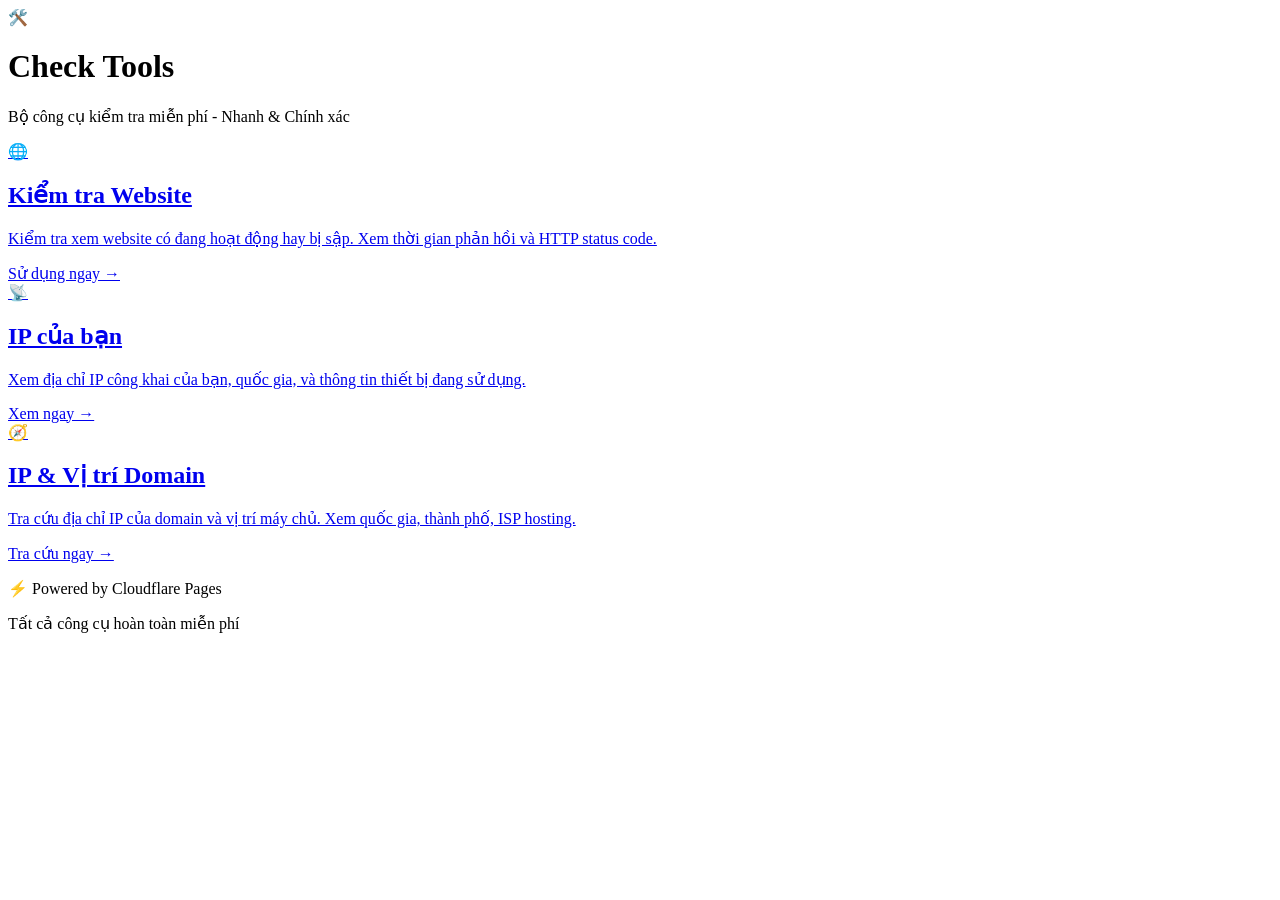
==== index.html @ abf93e9b "Add files via upload" ====
<!DOCTYPE html>
<html lang="vi">
<head>
  <meta charset="UTF-8">
  <meta name="viewport" content="width=device-width, initial-scale=1.0">
  <title>Check Tools - Công cụ kiểm tra miễn phí</title>
  <meta name="description" content="Bộ công cụ kiểm tra website, IP và domain miễn phí">
  <link rel="stylesheet" href="css/style.css">
  <link rel="icon" href="data:image/svg+xml,<svg xmlns='http://www.w3.org/2000/svg' viewBox='0 0 100 100'><text y='.9em' font-size='90'>🛠️</text></svg>">
</head>
<body>
  <div class="container">
    <!-- Header -->
    <header class="header">
      <div class="logo">
        <span class="logo-icon">🛠️</span>
        <h1>Check Tools</h1>
      </div>
      <p class="subtitle">Bộ công cụ kiểm tra miễn phí - Nhanh & Chính xác</p>
    </header>

    <!-- Cards Grid -->
    <main class="cards-grid">
      
      <!-- Card 1: Website Status Check -->
      <a href="check-website.html" class="card">
        <div class="card-icon">🌐</div>
        <h2 class="card-title">Kiểm tra Website</h2>
        <p class="card-desc">
          Kiểm tra xem website có đang hoạt động hay bị sập. 
          Xem thời gian phản hồi và HTTP status code.
        </p>
        <div class="card-footer">
          <span class="card-link">Sử dụng ngay →</span>
        </div>
      </a>

      <!-- Card 2: Your IP -->
      <a href="check-my-ip.html" class="card">
        <div class="card-icon">📡</div>
        <h2 class="card-title">IP của bạn</h2>
        <p class="card-desc">
          Xem địa chỉ IP công khai của bạn, quốc gia, 
          và thông tin thiết bị đang sử dụng.
        </p>
        <div class="card-footer">
          <span class="card-link">Xem ngay →</span>
        </div>
      </a>

      <!-- Card 3: Domain IP & GeoIP -->
      <a href="check-domain-ip.html" class="card">
        <div class="card-icon">🧭</div>
        <h2 class="card-title">IP & Vị trí Domain</h2>
        <p class="card-desc">
          Tra cứu địa chỉ IP của domain và vị trí máy chủ. 
          Xem quốc gia, thành phố, ISP hosting.
        </p>
        <div class="card-footer">
          <span class="card-link">Tra cứu ngay →</span>
        </div>
      </a>

    </main>

    <!-- Footer -->
    <footer class="footer">
      <p>⚡ Powered by Cloudflare Pages</p>
      <p class="footer-note">Tất cả công cụ hoàn toàn miễn phí</p>
    </footer>
  </div>

  <script src="js/main.js"></script>
</body>
</html>
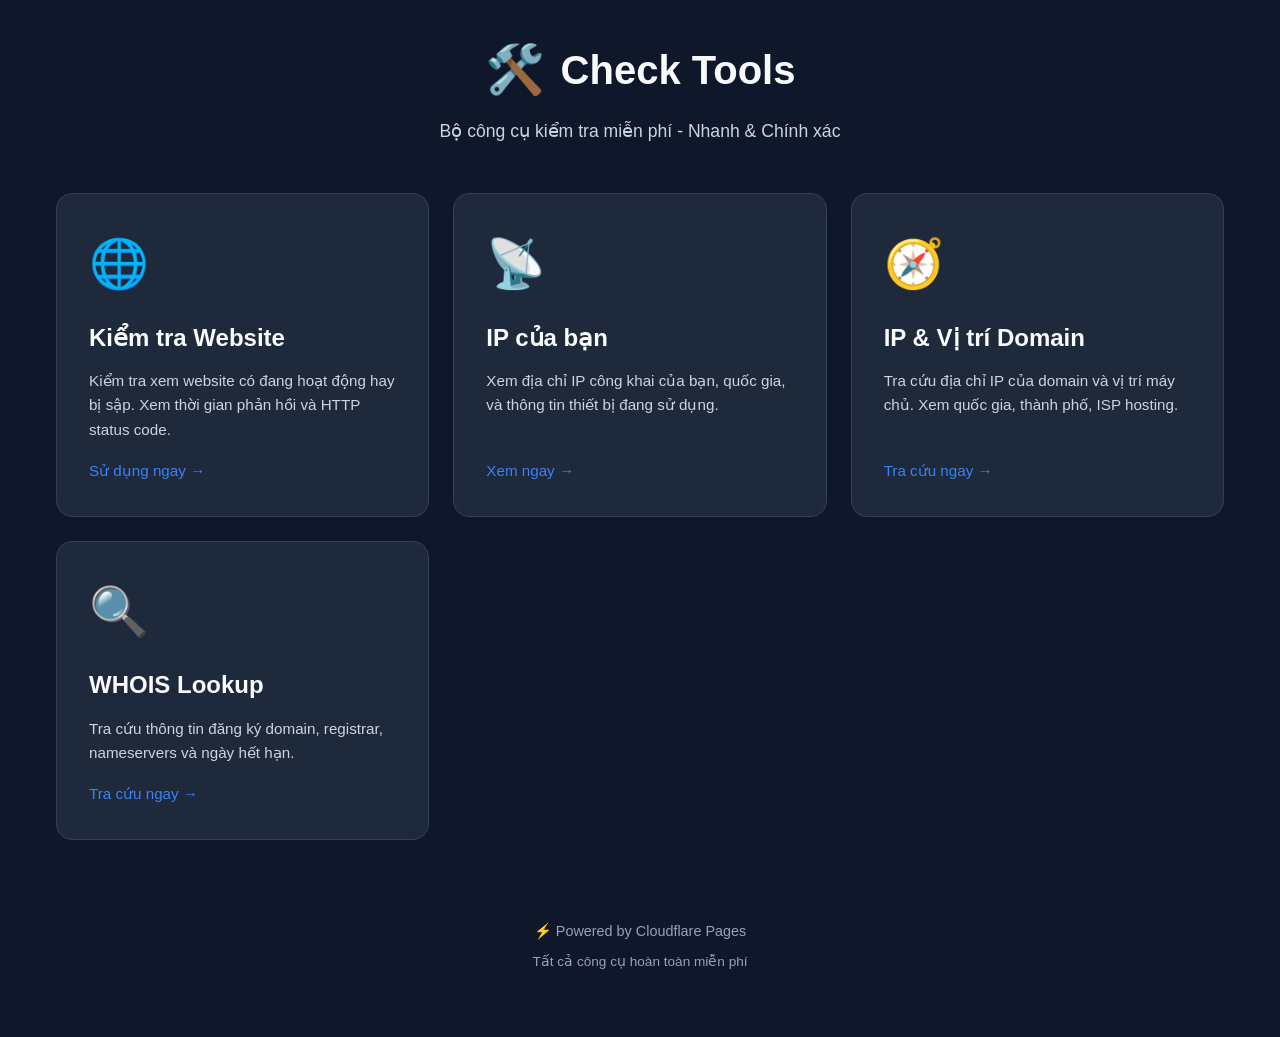
==== commit 1d98ae42: "Add WHOIS Lookup card to index.html" ====
--- a/index.html
+++ b/index.html
@@ -60,7 +60,18 @@
           <span class="card-link">Tra cứu ngay →</span>
         </div>
       </a>
-
+<!-- Card 4: WHOIS Lookup -->
+<a href="check-whois.html" class="card">
+  <div class="card-icon">🔍</div>
+  <h2 class="card-title">WHOIS Lookup</h2>
+  <p class="card-desc">
+    Tra cứu thông tin đăng ký domain, registrar, 
+    nameservers và ngày hết hạn.
+  </p>
+  <div class="card-footer">
+    <span class="card-link">Tra cứu ngay →</span>
+  </div>
+</a>
     </main>
 
     <!-- Footer -->
@@ -72,4 +83,4 @@
 
   <script src="js/main.js"></script>
 </body>
-</html>+</html>
--- a/css/style.css
+++ b/css/style.css
@@ -0,0 +1,651 @@
+/* Check Tools - Main Stylesheet */
+
+* {
+  margin: 0;
+  padding: 0;
+  box-sizing: border-box;
+}
+
+:root {
+  --bg-dark: #0f172a;
+  --bg-card: #1e293b;
+  --bg-card-hover: #334155;
+  --text-primary: #f8fafc;
+  --text-secondary: #cbd5e1;
+  --text-muted: #94a3b8;
+  --accent: #3b82f6;
+  --accent-hover: #2563eb;
+  --success: #10b981;
+  --error: #ef4444;
+  --border: #334155;
+  --shadow: rgba(0, 0, 0, 0.3);
+}
+
+body {
+  font-family: -apple-system, BlinkMacSystemFont, 'Segoe UI', Roboto, 'Helvetica Neue', Arial, sans-serif;
+  background: var(--bg-dark);
+  color: var(--text-primary);
+  line-height: 1.6;
+  min-height: 100vh;
+  -webkit-font-smoothing: antialiased;
+}
+
+.container {
+  max-width: 1200px;
+  margin: 0 auto;
+  padding: 2rem 1rem;
+}
+
+/* ========== HEADER ========== */
+.header {
+  text-align: center;
+  margin-bottom: 3rem;
+}
+
+.logo {
+  display: flex;
+  align-items: center;
+  justify-content: center;
+  gap: 1rem;
+  margin-bottom: 0.5rem;
+}
+
+.logo-icon {
+  font-size: 3rem;
+}
+
+.header h1 {
+  font-size: 2.5rem;
+  font-weight: 700;
+  margin: 0;
+}
+
+.subtitle {
+  color: var(--text-secondary);
+  font-size: 1.1rem;
+  margin-top: 0.5rem;
+}
+
+/* ========== CARDS GRID ========== */
+.cards-grid {
+  display: grid;
+  grid-template-columns: repeat(auto-fit, minmax(300px, 1fr));
+  gap: 1.5rem;
+  margin-bottom: 3rem;
+}
+
+.card {
+  background: var(--bg-card);
+  border: 1px solid var(--border);
+  border-radius: 1rem;
+  padding: 2rem;
+  text-decoration: none;
+  color: inherit;
+  transition: all 0.3s ease;
+  display: flex;
+  flex-direction: column;
+  cursor: pointer;
+}
+
+.card:hover {
+  background: var(--bg-card-hover);
+  transform: translateY(-4px);
+  box-shadow: 0 8px 24px var(--shadow);
+  border-color: var(--accent);
+}
+
+.card-icon {
+  font-size: 3rem;
+  margin-bottom: 1rem;
+}
+
+.card-title {
+  font-size: 1.5rem;
+  font-weight: 600;
+  margin-bottom: 0.75rem;
+  color: var(--text-primary);
+}
+
+.card-desc {
+  color: var(--text-secondary);
+  font-size: 0.95rem;
+  flex-grow: 1;
+  margin-bottom: 1rem;
+}
+
+.card-footer {
+  margin-top: auto;
+}
+
+.card-link {
+  color: var(--accent);
+  font-weight: 500;
+  font-size: 0.95rem;
+}
+
+/* ========== TOOL PAGES ========== */
+.back-btn {
+  display: inline-flex;
+  align-items: center;
+  color: var(--text-secondary);
+  text-decoration: none;
+  margin-bottom: 1.5rem;
+  padding: 0.5rem 1rem;
+  border-radius: 0.5rem;
+  transition: all 0.2s;
+}
+
+.back-btn:hover {
+  background: var(--bg-card);
+  color: var(--text-primary);
+}
+
+.tool-header {
+  text-align: center;
+  margin-bottom: 2rem;
+}
+
+.tool-icon {
+  font-size: 4rem;
+  margin-bottom: 1rem;
+}
+
+.tool-header h1 {
+  font-size: 2rem;
+  margin-bottom: 0.5rem;
+}
+
+.tool-header p {
+  color: var(--text-secondary);
+  font-size: 1rem;
+}
+
+/* ========== TOOL BOX ========== */
+.tool-box {
+  background: var(--bg-card);
+  border: 1px solid var(--border);
+  border-radius: 1rem;
+  padding: 2rem;
+  margin-bottom: 2rem;
+}
+
+.input-group {
+  display: flex;
+  gap: 1rem;
+  flex-wrap: wrap;
+}
+
+.input-field {
+  flex: 1;
+  min-width: 250px;
+  padding: 1rem 1.25rem;
+  background: var(--bg-dark);
+  border: 1px solid var(--border);
+  border-radius: 0.75rem;
+  color: var(--text-primary);
+  font-size: 1rem;
+  transition: all 0.2s;
+}
+
+.input-field:focus {
+  outline: none;
+  border-color: var(--accent);
+  box-shadow: 0 0 0 3px rgba(59, 130, 246, 0.1);
+}
+
+.input-field::placeholder {
+  color: var(--text-muted);
+}
+
+.btn-primary {
+  padding: 1rem 2rem;
+  background: var(--accent);
+  color: white;
+  border: none;
+  border-radius: 0.75rem;
+  font-size: 1rem;
+  font-weight: 600;
+  cursor: pointer;
+  transition: all 0.2s;
+  white-space: nowrap;
+}
+
+.btn-primary:hover:not(:disabled) {
+  background: var(--accent-hover);
+  transform: translateY(-2px);
+  box-shadow: 0 4px 12px rgba(59, 130, 246, 0.3);
+}
+
+.btn-primary:disabled {
+  opacity: 0.5;
+  cursor: not-allowed;
+}
+
+/* ========== RESULT BOX ========== */
+.result-box {
+  background: var(--bg-card);
+  border: 1px solid var(--border);
+  border-radius: 1rem;
+  padding: 2rem;
+  margin-bottom: 2rem;
+  animation: fadeIn 0.3s ease;
+}
+
+.result-header {
+  display: flex;
+  align-items: flex-start;
+  gap: 1.5rem;
+  margin-bottom: 1.5rem;
+}
+
+.result-icon {
+  font-size: 3rem;
+  flex-shrink: 0;
+}
+
+.result-icon.success {
+  color: var(--success);
+}
+
+.result-icon.error {
+  color: var(--error);
+}
+
+.result-title {
+  font-size: 1.5rem;
+  font-weight: 600;
+  margin-bottom: 0.25rem;
+}
+
+.result-title.success {
+  color: var(--success);
+}
+
+.result-title.error {
+  color: var(--error);
+}
+
+.result-url {
+  color: var(--text-secondary);
+  font-size: 0.9rem;
+  word-break: break-all;
+}
+
+.result-details {
+  background: var(--bg-dark);
+  border-radius: 0.75rem;
+  padding: 1.5rem;
+}
+
+.detail-item {
+  display: flex;
+  justify-content: space-between;
+  padding: 0.75rem 0;
+  border-bottom: 1px solid var(--border);
+}
+
+.detail-item:last-child {
+  border-bottom: none;
+}
+
+.detail-label {
+  color: var(--text-secondary);
+  font-weight: 500;
+}
+
+.detail-value {
+  color: var(--text-primary);
+  font-weight: 600;
+}
+
+/* ========== IP RESULT ========== */
+.ip-result-box {
+  background: var(--bg-card);
+  border: 1px solid var(--border);
+  border-radius: 1rem;
+  padding: 2rem;
+  animation: fadeIn 0.3s ease;
+}
+
+.ip-display {
+  text-align: center;
+  padding: 2rem;
+  background: var(--bg-dark);
+  border-radius: 0.75rem;
+  margin-bottom: 2rem;
+}
+
+.ip-label {
+  color: var(--text-secondary);
+  font-size: 0.9rem;
+  margin-bottom: 0.5rem;
+}
+
+.ip-value {
+  font-size: 2.5rem;
+  font-weight: 700;
+  color: var(--accent);
+  margin-bottom: 1rem;
+  font-family: 'Courier New', monospace;
+}
+
+.btn-copy {
+  padding: 0.5rem 1.5rem;
+  background: var(--bg-card);
+  color: var(--text-primary);
+  border: 1px solid var(--border);
+  border-radius: 0.5rem;
+  cursor: pointer;
+  transition: all 0.2s;
+  font-size: 0.9rem;
+}
+
+.btn-copy:hover {
+  background: var(--bg-card-hover);
+  border-color: var(--accent);
+}
+
+/* ========== INFO GRID ========== */
+.info-grid {
+  display: grid;
+  grid-template-columns: repeat(auto-fit, minmax(200px, 1fr));
+  gap: 1rem;
+}
+
+.info-item {
+  display: flex;
+  align-items: flex-start;
+  gap: 1rem;
+  padding: 1rem;
+  background: var(--bg-dark);
+  border-radius: 0.75rem;
+}
+
+.info-icon {
+  font-size: 1.5rem;
+  flex-shrink: 0;
+}
+
+.info-label {
+  color: var(--text-secondary);
+  font-size: 0.85rem;
+  margin-bottom: 0.25rem;
+}
+
+.info-value {
+  color: var(--text-primary);
+  font-weight: 600;
+  font-size: 0.95rem;
+}
+
+/* ========== DOMAIN RESULT ========== */
+.domain-result-box {
+  background: var(--bg-card);
+  border: 1px solid var(--border);
+  border-radius: 1rem;
+  padding: 2rem;
+  animation: fadeIn 0.3s ease;
+}
+
+.domain-header {
+  display: flex;
+  align-items: center;
+  gap: 1.5rem;
+  padding: 1.5rem;
+  background: var(--bg-dark);
+  border-radius: 0.75rem;
+  margin-bottom: 2rem;
+}
+
+.domain-icon {
+  font-size: 3rem;
+}
+
+.domain-name {
+  font-size: 1.5rem;
+  font-weight: 700;
+  color: var(--text-primary);
+  margin-bottom: 0.25rem;
+}
+
+.domain-ip {
+  font-size: 1.1rem;
+  color: var(--accent);
+  font-family: 'Courier New', monospace;
+}
+
+.location-info {
+  margin-bottom: 2rem;
+}
+
+.section-title {
+  font-size: 1.2rem;
+  font-weight: 600;
+  margin-bottom: 1rem;
+  color: var(--text-primary);
+}
+
+.additional-info {
+  background: var(--bg-dark);
+  border-radius: 0.75rem;
+  padding: 1.5rem;
+}
+
+.info-row {
+  display: flex;
+  justify-content: space-between;
+  padding: 0.75rem 0;
+  border-bottom: 1px solid var(--border);
+}
+
+.info-row:last-child {
+  border-bottom: none;
+}
+
+/* ========== HISTORY ========== */
+.history-section {
+  background: var(--bg-card);
+  border: 1px solid var(--border);
+  border-radius: 1rem;
+  padding: 1.5rem;
+  animation: fadeIn 0.3s ease;
+}
+
+.history-header {
+  display: flex;
+  justify-content: space-between;
+  align-items: center;
+  margin-bottom: 1rem;
+}
+
+.history-header h3 {
+  font-size: 1.2rem;
+  font-weight: 600;
+}
+
+.btn-clear {
+  padding: 0.5rem 1rem;
+  background: transparent;
+  color: var(--error);
+  border: 1px solid var(--error);
+  border-radius: 0.5rem;
+  cursor: pointer;
+  font-size: 0.9rem;
+  transition: all 0.2s;
+}
+
+.btn-clear:hover {
+  background: var(--error);
+  color: white;
+}
+
+.history-list {
+  display: flex;
+  flex-direction: column;
+  gap: 0.75rem;
+}
+
+.history-item {
+  display: flex;
+  align-items: center;
+  gap: 1rem;
+  padding: 1rem;
+  background: var(--bg-dark);
+  border-radius: 0.75rem;
+  cursor: pointer;
+  transition: all 0.2s;
+}
+
+.history-item:hover {
+  background: var(--bg-card-hover);
+  transform: translateX(4px);
+}
+
+.history-icon {
+  font-size: 1.5rem;
+  flex-shrink: 0;
+}
+
+.history-content {
+  flex: 1;
+  min-width: 0;
+}
+
+.history-url {
+  color: var(--text-primary);
+  font-weight: 500;
+  overflow: hidden;
+  text-overflow: ellipsis;
+  white-space: nowrap;
+}
+
+.history-time {
+  color: var(--text-muted);
+  font-size: 0.85rem;
+}
+
+.history-meta {
+  color: var(--text-secondary);
+  font-size: 0.9rem;
+  flex-shrink: 0;
+}
+
+/* ========== LOADING ========== */
+.loading-box {
+  text-align: center;
+  padding: 3rem;
+  background: var(--bg-card);
+  border: 1px solid var(--border);
+  border-radius: 1rem;
+}
+
+.spinner {
+  width: 48px;
+  height: 48px;
+  border: 4px solid var(--border);
+  border-top-color: var(--accent);
+  border-radius: 50%;
+  animation: spin 1s linear infinite;
+  margin: 0 auto 1rem;
+}
+
+@keyframes spin {
+  to { transform: rotate(360deg); }
+}
+
+/* ========== ERROR BOX ========== */
+.error-box {
+  text-align: center;
+  padding: 2rem;
+  background: var(--bg-card);
+  border: 1px solid var(--error);
+  border-radius: 1rem;
+}
+
+.error-icon {
+  font-size: 4rem;
+  margin-bottom: 1rem;
+}
+
+.error-box h3 {
+  color: var(--error);
+  margin-bottom: 0.5rem;
+}
+
+.error-box p {
+  color: var(--text-secondary);
+  margin-bottom: 1.5rem;
+}
+
+/* ========== FOOTER ========== */
+.footer {
+  text-align: center;
+  padding: 2rem 0;
+  color: var(--text-muted);
+  font-size: 0.9rem;
+}
+
+.footer-note {
+  margin-top: 0.5rem;
+  font-size: 0.85rem;
+}
+
+/* ========== UTILITIES ========== */
+.hidden {
+  display: none !important;
+}
+
+@keyframes fadeIn {
+  from {
+    opacity: 0;
+    transform: translateY(10px);
+  }
+  to {
+    opacity: 1;
+    transform: translateY(0);
+  }
+}
+
+/* ========== RESPONSIVE ========== */
+@media (max-width: 768px) {
+  .header h1 {
+    font-size: 2rem;
+  }
+
+  .cards-grid {
+    grid-template-columns: 1fr;
+  }
+
+  .input-group {
+    flex-direction: column;
+  }
+
+  .input-field {
+    width: 100%;
+  }
+
+  .ip-value {
+    font-size: 1.8rem;
+  }
+
+  .info-grid {
+    grid-template-columns: 1fr;
+  }
+
+  .domain-header {
+    flex-direction: column;
+    text-align: center;
+  }
+}
+
+@media (max-width: 480px) {
+  .container {
+    padding: 1rem 0.75rem;
+  }
+
+  .tool-box,
+  .result-box,
+  .domain-result-box {
+    padding: 1.5rem;
+  }
+}
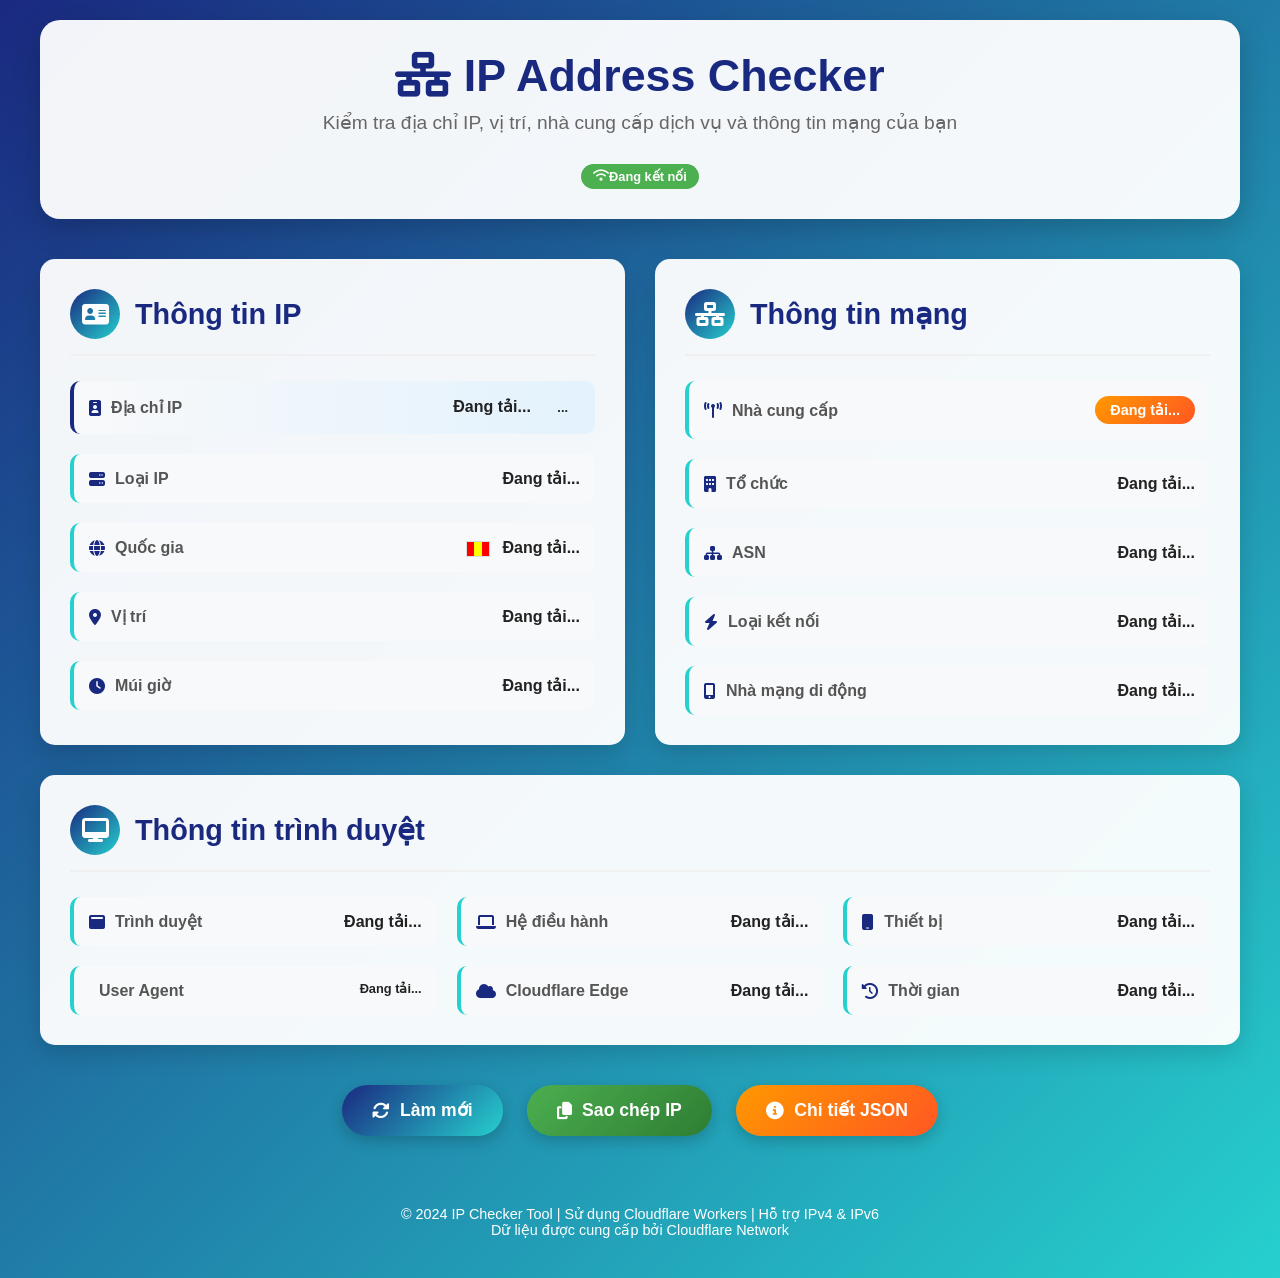
==== commit 21e4786b: "Update index.html" ====
--- a/index.html
+++ b/index.html
@@ -1,86 +1,556 @@
 <!DOCTYPE html>
 <html lang="vi">
 <head>
-  <meta charset="UTF-8">
-  <meta name="viewport" content="width=device-width, initial-scale=1.0">
-  <title>Check Tools - Công cụ kiểm tra miễn phí</title>
-  <meta name="description" content="Bộ công cụ kiểm tra website, IP và domain miễn phí">
-  <link rel="stylesheet" href="css/style.css">
-  <link rel="icon" href="data:image/svg+xml,<svg xmlns='http://www.w3.org/2000/svg' viewBox='0 0 100 100'><text y='.9em' font-size='90'>🛠️</text></svg>">
+    <meta charset="UTF-8">
+    <meta name="viewport" content="width=device-width, initial-scale=1.0">
+    <title>IP Address Checker - Kiểm tra IP của bạn</title>
+    <link rel="stylesheet" href="https://cdnjs.cloudflare.com/ajax/libs/font-awesome/6.4.0/css/all.min.css">
+    <style>
+        * {
+            margin: 0;
+            padding: 0;
+            box-sizing: border-box;
+            font-family: 'Segoe UI', Tahoma, Geneva, Verdana, sans-serif;
+        }
+        
+        body {
+            background: linear-gradient(135deg, #1a2980, #26d0ce);
+            color: #333;
+            min-height: 100vh;
+            padding: 20px;
+        }
+        
+        .container {
+            max-width: 1200px;
+            margin: 0 auto;
+        }
+        
+        header {
+            text-align: center;
+            margin-bottom: 40px;
+            padding: 30px;
+            background: rgba(255, 255, 255, 0.95);
+            border-radius: 20px;
+            box-shadow: 0 10px 30px rgba(0, 0, 0, 0.2);
+        }
+        
+        h1 {
+            color: #1a2980;
+            margin-bottom: 10px;
+            font-size: 2.8rem;
+        }
+        
+        .subtitle {
+            color: #666;
+            font-size: 1.2rem;
+            margin-bottom: 30px;
+        }
+        
+        .main-content {
+            display: grid;
+            grid-template-columns: 1fr 1fr;
+            gap: 30px;
+            margin-bottom: 40px;
+        }
+        
+        @media (max-width: 768px) {
+            .main-content {
+                grid-template-columns: 1fr;
+            }
+        }
+        
+        .card {
+            background: rgba(255, 255, 255, 0.95);
+            border-radius: 15px;
+            padding: 30px;
+            box-shadow: 0 8px 25px rgba(0, 0, 0, 0.15);
+            transition: transform 0.3s ease;
+        }
+        
+        .card:hover {
+            transform: translateY(-5px);
+        }
+        
+        .card-header {
+            display: flex;
+            align-items: center;
+            margin-bottom: 25px;
+            padding-bottom: 15px;
+            border-bottom: 2px solid #f0f0f0;
+        }
+        
+        .card-icon {
+            background: linear-gradient(135deg, #1a2980, #26d0ce);
+            color: white;
+            width: 50px;
+            height: 50px;
+            border-radius: 50%;
+            display: flex;
+            align-items: center;
+            justify-content: center;
+            margin-right: 15px;
+            font-size: 1.5rem;
+        }
+        
+        .card-title {
+            font-size: 1.8rem;
+            color: #1a2980;
+            font-weight: 600;
+        }
+        
+        .info-grid {
+            display: grid;
+            grid-template-columns: 1fr;
+            gap: 20px;
+        }
+        
+        .info-item {
+            display: flex;
+            justify-content: space-between;
+            padding: 15px;
+            background: #f8f9fa;
+            border-radius: 10px;
+            border-left: 4px solid #26d0ce;
+        }
+        
+        .info-item.ip-item {
+            border-left-color: #1a2980;
+            background: linear-gradient(to right, #f8f9fa, #e3f2fd);
+        }
+        
+        .info-label {
+            font-weight: 600;
+            color: #555;
+            display: flex;
+            align-items: center;
+        }
+        
+        .info-label i {
+            margin-right: 10px;
+            color: #1a2980;
+        }
+        
+        .info-value {
+            font-weight: 600;
+            color: #222;
+            text-align: right;
+            max-width: 60%;
+            word-break: break-word;
+        }
+        
+        .ip-version {
+            display: inline-block;
+            padding: 4px 12px;
+            border-radius: 20px;
+            font-size: 0.8rem;
+            font-weight: 600;
+            margin-left: 10px;
+        }
+        
+        .ipv4 {
+            background-color: #4CAF50;
+            color: white;
+        }
+        
+        .ipv6 {
+            background-color: #2196F3;
+            color: white;
+        }
+        
+        .isp-badge {
+            display: inline-block;
+            padding: 6px 15px;
+            background: linear-gradient(135deg, #FF9800, #FF5722);
+            color: white;
+            border-radius: 20px;
+            font-weight: 600;
+            font-size: 0.9rem;
+        }
+        
+        .location-badge {
+            display: inline-block;
+            padding: 6px 15px;
+            background: linear-gradient(135deg, #9C27B0, #673AB7);
+            color: white;
+            border-radius: 20px;
+            font-weight: 600;
+            font-size: 0.9rem;
+        }
+        
+        .actions {
+            text-align: center;
+            margin-top: 40px;
+        }
+        
+        .btn {
+            display: inline-flex;
+            align-items: center;
+            justify-content: center;
+            padding: 15px 30px;
+            background: linear-gradient(135deg, #1a2980, #26d0ce);
+            color: white;
+            border: none;
+            border-radius: 50px;
+            font-size: 1.1rem;
+            font-weight: 600;
+            cursor: pointer;
+            transition: all 0.3s ease;
+            margin: 0 10px;
+            box-shadow: 0 5px 15px rgba(0, 0, 0, 0.2);
+        }
+        
+        .btn:hover {
+            transform: translateY(-3px);
+            box-shadow: 0 8px 20px rgba(0, 0, 0, 0.3);
+        }
+        
+        .btn i {
+            margin-right: 10px;
+        }
+        
+        .btn-refresh {
+            background: linear-gradient(135deg, #FF9800, #FF5722);
+        }
+        
+        .btn-copy {
+            background: linear-gradient(135deg, #4CAF50, #2E7D32);
+        }
+        
+        .loading {
+            text-align: center;
+            padding: 40px;
+        }
+        
+        .spinner {
+            border: 5px solid #f3f3f3;
+            border-top: 5px solid #1a2980;
+            border-radius: 50%;
+            width: 50px;
+            height: 50px;
+            animation: spin 1s linear infinite;
+            margin: 0 auto 20px;
+        }
+        
+        @keyframes spin {
+            0% { transform: rotate(0deg); }
+            100% { transform: rotate(360deg); }
+        }
+        
+        footer {
+            text-align: center;
+            margin-top: 50px;
+            padding: 20px;
+            color: white;
+            font-size: 0.9rem;
+        }
+        
+        .alert {
+            position: fixed;
+            top: 20px;
+            right: 20px;
+            padding: 15px 25px;
+            background: #4CAF50;
+            color: white;
+            border-radius: 10px;
+            box-shadow: 0 5px 15px rgba(0, 0, 0, 0.2);
+            display: none;
+            z-index: 1000;
+            animation: slideIn 0.3s ease;
+        }
+        
+        @keyframes slideIn {
+            from {
+                transform: translateX(100%);
+                opacity: 0;
+            }
+            to {
+                transform: translateX(0);
+                opacity: 1;
+            }
+        }
+        
+        .network-status {
+            display: inline-flex;
+            align-items: center;
+            padding: 5px 12px;
+            border-radius: 20px;
+            font-size: 0.8rem;
+            font-weight: 600;
+        }
+        
+        .status-online {
+            background-color: #4CAF50;
+            color: white;
+        }
+        
+        .status-offline {
+            background-color: #f44336;
+            color: white;
+        }
+        
+        .flag {
+            display: inline-block;
+            width: 24px;
+            height: 16px;
+            margin-right: 8px;
+            vertical-align: middle;
+            border: 1px solid #ddd;
+        }
+        
+        .flag-vn {
+            background: linear-gradient(to right, red 33%, yellow 33%, yellow 66%, red 66%);
+        }
+    </style>
 </head>
 <body>
-  <div class="container">
-    <!-- Header -->
-    <header class="header">
-      <div class="logo">
-        <span class="logo-icon">🛠️</span>
-        <h1>Check Tools</h1>
-      </div>
-      <p class="subtitle">Bộ công cụ kiểm tra miễn phí - Nhanh & Chính xác</p>
-    </header>
-
-    <!-- Cards Grid -->
-    <main class="cards-grid">
-      
-      <!-- Card 1: Website Status Check -->
-      <a href="check-website.html" class="card">
-        <div class="card-icon">🌐</div>
-        <h2 class="card-title">Kiểm tra Website</h2>
-        <p class="card-desc">
-          Kiểm tra xem website có đang hoạt động hay bị sập. 
-          Xem thời gian phản hồi và HTTP status code.
-        </p>
-        <div class="card-footer">
-          <span class="card-link">Sử dụng ngay →</span>
+    <div class="container">
+        <header>
+            <h1><i class="fas fa-network-wired"></i> IP Address Checker</h1>
+            <p class="subtitle">Kiểm tra địa chỉ IP, vị trí, nhà cung cấp dịch vụ và thông tin mạng của bạn</p>
+            <div class="network-status status-online" id="networkStatus">
+                <i class="fas fa-wifi"></i> Đang kết nối
+            </div>
+        </header>
+        
+        <div class="main-content">
+            <!-- Thông tin IP -->
+            <div class="card">
+                <div class="card-header">
+                    <div class="card-icon">
+                        <i class="fas fa-address-card"></i>
+                    </div>
+                    <h2 class="card-title">Thông tin IP</h2>
+                </div>
+                <div class="info-grid">
+                    <div class="info-item ip-item">
+                        <div class="info-label">
+                            <i class="fas fa-id-badge"></i> Địa chỉ IP
+                        </div>
+                        <div class="info-value" id="ipAddress">
+                            <span id="ipValue">Đang tải...</span>
+                            <span class="ip-version" id="ipVersion">...</span>
+                        </div>
+                    </div>
+                    
+                    <div class="info-item">
+                        <div class="info-label">
+                            <i class="fas fa-server"></i> Loại IP
+                        </div>
+                        <div class="info-value" id="ipType">Đang tải...</div>
+                    </div>
+                    
+                    <div class="info-item">
+                        <div class="info-label">
+                            <i class="fas fa-globe"></i> Quốc gia
+                        </div>
+                        <div class="info-value" id="country">
+                            <span class="flag flag-vn"></span>
+                            <span id="countryName">Đang tải...</span>
+                        </div>
+                    </div>
+                    
+                    <div class="info-item">
+                        <div class="info-label">
+                            <i class="fas fa-map-marker-alt"></i> Vị trí
+                        </div>
+                        <div class="info-value" id="location">Đang tải...</div>
+                    </div>
+                    
+                    <div class="info-item">
+                        <div class="info-label">
+                            <i class="fas fa-clock"></i> Múi giờ
+                        </div>
+                        <div class="info-value" id="timezone">Đang tải...</div>
+                    </div>
+                </div>
+            </div>
+            
+            <!-- Thông tin mạng -->
+            <div class="card">
+                <div class="card-header">
+                    <div class="card-icon">
+                        <i class="fas fa-network-wired"></i>
+                    </div>
+                    <h2 class="card-title">Thông tin mạng</h2>
+                </div>
+                <div class="info-grid">
+                    <div class="info-item">
+                        <div class="info-label">
+                            <i class="fas fa-tower-broadcast"></i> Nhà cung cấp
+                        </div>
+                        <div class="info-value">
+                            <span class="isp-badge" id="isp">Đang tải...</span>
+                        </div>
+                    </div>
+                    
+                    <div class="info-item">
+                        <div class="info-label">
+                            <i class="fas fa-building"></i> Tổ chức
+                        </div>
+                        <div class="info-value" id="organization">Đang tải...</div>
+                    </div>
+                    
+                    <div class="info-item">
+                        <div class="info-label">
+                            <i class="fas fa-sitemap"></i> ASN
+                        </div>
+                        <div class="info-value" id="asn">Đang tải...</div>
+                    </div>
+                    
+                    <div class="info-item">
+                        <div class="info-label">
+                            <i class="fas fa-bolt"></i> Loại kết nối
+                        </div>
+                        <div class="info-value" id="connectionType">Đang tải...</div>
+                    </div>
+                    
+                    <div class="info-item">
+                        <div class="info-label">
+                            <i class="fas fa-mobile-alt"></i> Nhà mạng di động
+                        </div>
+                        <div class="info-value" id="mobileCarrier">Đang tải...</div>
+                    </div>
+                </div>
+            </div>
+            
+            <!-- Thông tin trình duyệt -->
+            <div class="card" style="grid-column: span 2;">
+                <div class="card-header">
+                    <div class="card-icon">
+                        <i class="fas fa-desktop"></i>
+                    </div>
+                    <h2 class="card-title">Thông tin trình duyệt</h2>
+                </div>
+                <div class="info-grid" style="grid-template-columns: repeat(3, 1fr);">
+                    <div class="info-item">
+                        <div class="info-label">
+                            <i class="fas fa-window-maximize"></i> Trình duyệt
+                        </div>
+                        <div class="info-value" id="browser">Đang tải...</div>
+                    </div>
+                    
+                    <div class="info-item">
+                        <div class="info-label">
+                            <i class="fas fa-laptop"></i> Hệ điều hành
+                        </div>
+                        <div class="info-value" id="os">Đang tải...</div>
+                    </div>
+                    
+                    <div class="info-item">
+                        <div class="info-label">
+                            <i class="fas fa-mobile"></i> Thiết bị
+                        </div>
+                        <div class="info-value" id="device">Đang tải...</div>
+                    </div>
+                    
+                    <div class="info-item">
+                        <div class="info-label">
+                            <i class="fas fa-user-agent"></i> User Agent
+                        </div>
+                        <div class="info-value" id="userAgent" style="font-size: 0.8rem;">Đang tải...</div>
+                    </div>
+                    
+                    <div class="info-item">
+                        <div class="info-label">
+                            <i class="fas fa-cloud"></i> Cloudflare Edge
+                        </div>
+                        <div class="info-value" id="cfEdge">Đang tải...</div>
+                    </div>
+                    
+                    <div class="info-item">
+                        <div class="info-label">
+                            <i class="fas fa-history"></i> Thời gian
+                        </div>
+                        <div class="info-value" id="timestamp">Đang tải...</div>
+                    </div>
+                </div>
+            </div>
         </div>
-      </a>
-
-      <!-- Card 2: Your IP -->
-      <a href="check-my-ip.html" class="card">
-        <div class="card-icon">📡</div>
-        <h2 class="card-title">IP của bạn</h2>
-        <p class="card-desc">
-          Xem địa chỉ IP công khai của bạn, quốc gia, 
-          và thông tin thiết bị đang sử dụng.
-        </p>
-        <div class="card-footer">
-          <span class="card-link">Xem ngay →</span>
+        
+        <div class="actions">
+            <button class="btn" id="refreshBtn">
+                <i class="fas fa-sync-alt"></i> Làm mới
+            </button>
+            <button class="btn btn-copy" id="copyBtn">
+                <i class="fas fa-copy"></i> Sao chép IP
+            </button>
+            <button class="btn btn-refresh" id="detailsBtn">
+                <i class="fas fa-info-circle"></i> Chi tiết JSON
+            </button>
         </div>
-      </a>
-
-      <!-- Card 3: Domain IP & GeoIP -->
-      <a href="check-domain-ip.html" class="card">
-        <div class="card-icon">🧭</div>
-        <h2 class="card-title">IP & Vị trí Domain</h2>
-        <p class="card-desc">
-          Tra cứu địa chỉ IP của domain và vị trí máy chủ. 
-          Xem quốc gia, thành phố, ISP hosting.
-        </p>
-        <div class="card-footer">
-          <span class="card-link">Tra cứu ngay →</span>
-        </div>
-      </a>
-<!-- Card 4: WHOIS Lookup -->
-<a href="check-whois.html" class="card">
-  <div class="card-icon">🔍</div>
-  <h2 class="card-title">WHOIS Lookup</h2>
-  <p class="card-desc">
-    Tra cứu thông tin đăng ký domain, registrar, 
-    nameservers và ngày hết hạn.
-  </p>
-  <div class="card-footer">
-    <span class="card-link">Tra cứu ngay →</span>
-  </div>
-</a>
-    </main>
-
-    <!-- Footer -->
-    <footer class="footer">
-      <p>⚡ Powered by Cloudflare Pages</p>
-      <p class="footer-note">Tất cả công cụ hoàn toàn miễn phí</p>
-    </footer>
-  </div>
-
-  <script src="js/main.js"></script>
-</body>
-</html>
+        
+        <footer>
+            <p>© 2024 IP Checker Tool | Sử dụng Cloudflare Workers | Hỗ trợ IPv4 & IPv6</p>
+            <p>Dữ liệu được cung cấp bởi Cloudflare Network</p>
+        </footer>
+    </div>
+    
+    <div class="alert" id="alert">Thông báo!</div>
+    
+    <script>
+        document.addEventListener('DOMContentLoaded', function() {
+            const ipValue = document.getElementById('ipValue');
+            const ipVersion = document.getElementById('ipVersion');
+            const ipType = document.getElementById('ipType');
+            const countryName = document.getElementById('countryName');
+            const location = document.getElementById('location');
+            const timezone = document.getElementById('timezone');
+            const isp = document.getElementById('isp');
+            const organization = document.getElementById('organization');
+            const asn = document.getElementById('asn');
+            const connectionType = document.getElementById('connectionType');
+            const mobileCarrier = document.getElementById('mobileCarrier');
+            const browser = document.getElementById('browser');
+            const os = document.getElementById('os');
+            const device = document.getElementById('device');
+            const userAgent = document.getElementById('userAgent');
+            const cfEdge = document.getElementById('cfEdge');
+            const timestamp = document.getElementById('timestamp');
+            
+            const refreshBtn = document.getElementById('refreshBtn');
+            const copyBtn = document.getElementById('copyBtn');
+            const detailsBtn = document.getElementById('detailsBtn');
+            const alert = document.getElementById('alert');
+            
+            let currentIP = '';
+            let currentData = {};
+            
+            // Lấy thông tin IP
+            async function fetchIPInfo() {
+                showLoading();
+                
+                try {
+                    const response = await fetch('/ip');
+                    
+                    if (!response.ok) {
+                        throw new Error(`HTTP error! status: ${response.status}`);
+                    }
+                    
+                    const data = await response.json();
+                    currentData = data;
+                    currentIP = data.ip.address;
+                    
+                    // Hiển thị thông tin
+                    updateDisplay(data);
+                    showAlert('Đã cập nhật thông tin IP thành công!', 'success');
+                    
+                } catch (error) {
+                    console.error('Error fetching IP info:', error);
+                    showAlert('Không thể lấy thông tin IP. Vui lòng thử lại!', 'error');
+                    // Hiển thị thông tin mặc định
+                    displayFallbackInfo();
+                } finally {
+                    hideLoading();
+                }
+            }
+            
+            function updateDisplay(data) {
+                // Thông tin IP
+                ipValue.textContent = data.ip.address;
+                
+                // Phiên bản IP
+                const version = data.ip.version;
+                ipVersion.textContent = version;
+                ipVersion.className = `ip-version ${version.toLowerCase()}`;
+                
+                ipType.textContent = version === 'IPv6' ? 'Internet Protocol Version 6'
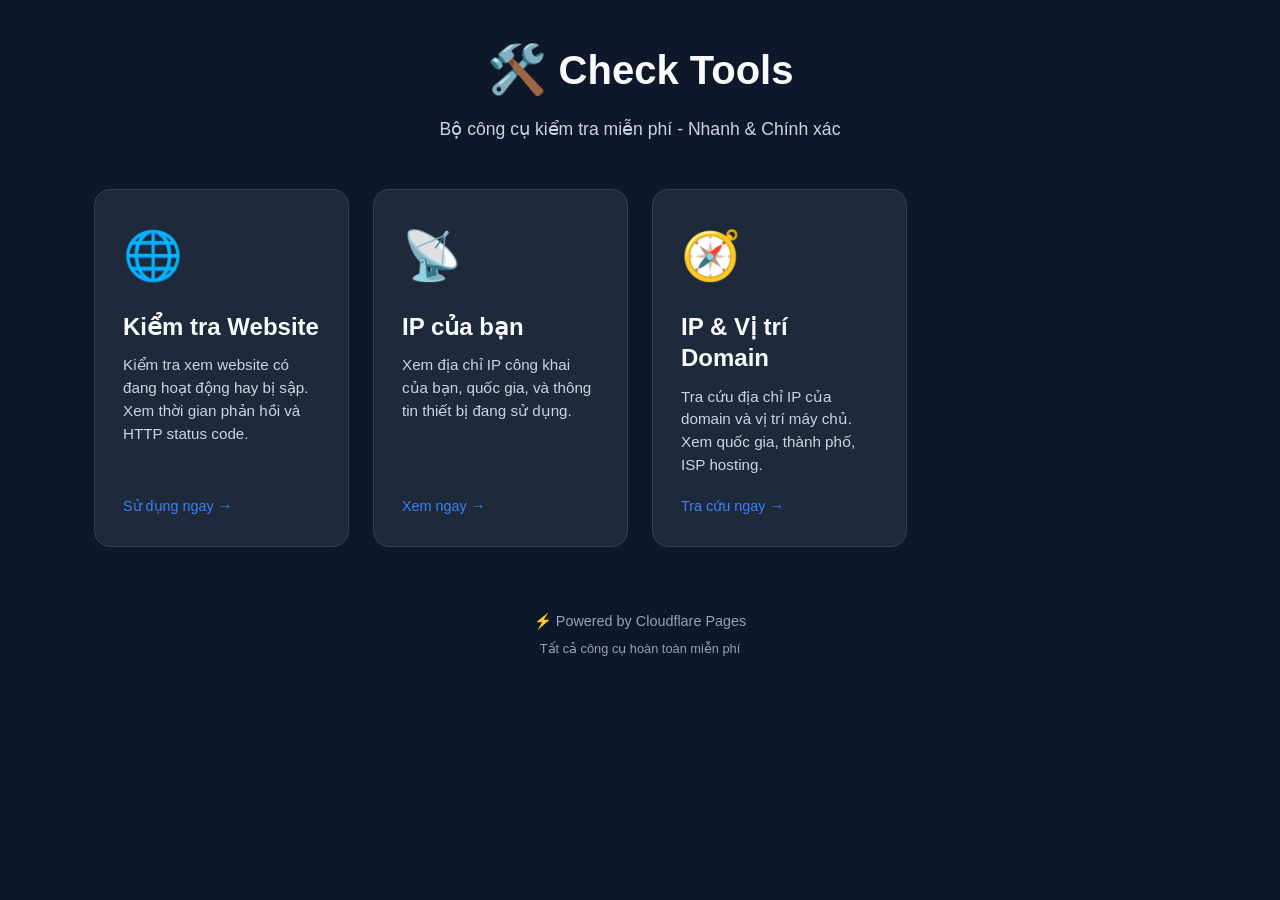
==== commit 99af3eca: "Add files via upload" ====
--- a/index.html
+++ b/index.html
@@ -1,556 +1,75 @@
 <!DOCTYPE html>
 <html lang="vi">
 <head>
-    <meta charset="UTF-8">
-    <meta name="viewport" content="width=device-width, initial-scale=1.0">
-    <title>IP Address Checker - Kiểm tra IP của bạn</title>
-    <link rel="stylesheet" href="https://cdnjs.cloudflare.com/ajax/libs/font-awesome/6.4.0/css/all.min.css">
-    <style>
-        * {
-            margin: 0;
-            padding: 0;
-            box-sizing: border-box;
-            font-family: 'Segoe UI', Tahoma, Geneva, Verdana, sans-serif;
-        }
-        
-        body {
-            background: linear-gradient(135deg, #1a2980, #26d0ce);
-            color: #333;
-            min-height: 100vh;
-            padding: 20px;
-        }
-        
-        .container {
-            max-width: 1200px;
-            margin: 0 auto;
-        }
-        
-        header {
-            text-align: center;
-            margin-bottom: 40px;
-            padding: 30px;
-            background: rgba(255, 255, 255, 0.95);
-            border-radius: 20px;
-            box-shadow: 0 10px 30px rgba(0, 0, 0, 0.2);
-        }
-        
-        h1 {
-            color: #1a2980;
-            margin-bottom: 10px;
-            font-size: 2.8rem;
-        }
-        
-        .subtitle {
-            color: #666;
-            font-size: 1.2rem;
-            margin-bottom: 30px;
-        }
-        
-        .main-content {
-            display: grid;
-            grid-template-columns: 1fr 1fr;
-            gap: 30px;
-            margin-bottom: 40px;
-        }
-        
-        @media (max-width: 768px) {
-            .main-content {
-                grid-template-columns: 1fr;
-            }
-        }
-        
-        .card {
-            background: rgba(255, 255, 255, 0.95);
-            border-radius: 15px;
-            padding: 30px;
-            box-shadow: 0 8px 25px rgba(0, 0, 0, 0.15);
-            transition: transform 0.3s ease;
-        }
-        
-        .card:hover {
-            transform: translateY(-5px);
-        }
-        
-        .card-header {
-            display: flex;
-            align-items: center;
-            margin-bottom: 25px;
-            padding-bottom: 15px;
-            border-bottom: 2px solid #f0f0f0;
-        }
-        
-        .card-icon {
-            background: linear-gradient(135deg, #1a2980, #26d0ce);
-            color: white;
-            width: 50px;
-            height: 50px;
-            border-radius: 50%;
-            display: flex;
-            align-items: center;
-            justify-content: center;
-            margin-right: 15px;
-            font-size: 1.5rem;
-        }
-        
-        .card-title {
-            font-size: 1.8rem;
-            color: #1a2980;
-            font-weight: 600;
-        }
-        
-        .info-grid {
-            display: grid;
-            grid-template-columns: 1fr;
-            gap: 20px;
-        }
-        
-        .info-item {
-            display: flex;
-            justify-content: space-between;
-            padding: 15px;
-            background: #f8f9fa;
-            border-radius: 10px;
-            border-left: 4px solid #26d0ce;
-        }
-        
-        .info-item.ip-item {
-            border-left-color: #1a2980;
-            background: linear-gradient(to right, #f8f9fa, #e3f2fd);
-        }
-        
-        .info-label {
-            font-weight: 600;
-            color: #555;
-            display: flex;
-            align-items: center;
-        }
-        
-        .info-label i {
-            margin-right: 10px;
-            color: #1a2980;
-        }
-        
-        .info-value {
-            font-weight: 600;
-            color: #222;
-            text-align: right;
-            max-width: 60%;
-            word-break: break-word;
-        }
-        
-        .ip-version {
-            display: inline-block;
-            padding: 4px 12px;
-            border-radius: 20px;
-            font-size: 0.8rem;
-            font-weight: 600;
-            margin-left: 10px;
-        }
-        
-        .ipv4 {
-            background-color: #4CAF50;
-            color: white;
-        }
-        
-        .ipv6 {
-            background-color: #2196F3;
-            color: white;
-        }
-        
-        .isp-badge {
-            display: inline-block;
-            padding: 6px 15px;
-            background: linear-gradient(135deg, #FF9800, #FF5722);
-            color: white;
-            border-radius: 20px;
-            font-weight: 600;
-            font-size: 0.9rem;
-        }
-        
-        .location-badge {
-            display: inline-block;
-            padding: 6px 15px;
-            background: linear-gradient(135deg, #9C27B0, #673AB7);
-            color: white;
-            border-radius: 20px;
-            font-weight: 600;
-            font-size: 0.9rem;
-        }
-        
-        .actions {
-            text-align: center;
-            margin-top: 40px;
-        }
-        
-        .btn {
-            display: inline-flex;
-            align-items: center;
-            justify-content: center;
-            padding: 15px 30px;
-            background: linear-gradient(135deg, #1a2980, #26d0ce);
-            color: white;
-            border: none;
-            border-radius: 50px;
-            font-size: 1.1rem;
-            font-weight: 600;
-            cursor: pointer;
-            transition: all 0.3s ease;
-            margin: 0 10px;
-            box-shadow: 0 5px 15px rgba(0, 0, 0, 0.2);
-        }
-        
-        .btn:hover {
-            transform: translateY(-3px);
-            box-shadow: 0 8px 20px rgba(0, 0, 0, 0.3);
-        }
-        
-        .btn i {
-            margin-right: 10px;
-        }
-        
-        .btn-refresh {
-            background: linear-gradient(135deg, #FF9800, #FF5722);
-        }
-        
-        .btn-copy {
-            background: linear-gradient(135deg, #4CAF50, #2E7D32);
-        }
-        
-        .loading {
-            text-align: center;
-            padding: 40px;
-        }
-        
-        .spinner {
-            border: 5px solid #f3f3f3;
-            border-top: 5px solid #1a2980;
-            border-radius: 50%;
-            width: 50px;
-            height: 50px;
-            animation: spin 1s linear infinite;
-            margin: 0 auto 20px;
-        }
-        
-        @keyframes spin {
-            0% { transform: rotate(0deg); }
-            100% { transform: rotate(360deg); }
-        }
-        
-        footer {
-            text-align: center;
-            margin-top: 50px;
-            padding: 20px;
-            color: white;
-            font-size: 0.9rem;
-        }
-        
-        .alert {
-            position: fixed;
-            top: 20px;
-            right: 20px;
-            padding: 15px 25px;
-            background: #4CAF50;
-            color: white;
-            border-radius: 10px;
-            box-shadow: 0 5px 15px rgba(0, 0, 0, 0.2);
-            display: none;
-            z-index: 1000;
-            animation: slideIn 0.3s ease;
-        }
-        
-        @keyframes slideIn {
-            from {
-                transform: translateX(100%);
-                opacity: 0;
-            }
-            to {
-                transform: translateX(0);
-                opacity: 1;
-            }
-        }
-        
-        .network-status {
-            display: inline-flex;
-            align-items: center;
-            padding: 5px 12px;
-            border-radius: 20px;
-            font-size: 0.8rem;
-            font-weight: 600;
-        }
-        
-        .status-online {
-            background-color: #4CAF50;
-            color: white;
-        }
-        
-        .status-offline {
-            background-color: #f44336;
-            color: white;
-        }
-        
-        .flag {
-            display: inline-block;
-            width: 24px;
-            height: 16px;
-            margin-right: 8px;
-            vertical-align: middle;
-            border: 1px solid #ddd;
-        }
-        
-        .flag-vn {
-            background: linear-gradient(to right, red 33%, yellow 33%, yellow 66%, red 66%);
-        }
-    </style>
+  <meta charset="UTF-8">
+  <meta name="viewport" content="width=device-width, initial-scale=1.0">
+  <title>Check Tools - Công cụ kiểm tra miễn phí</title>
+  <meta name="description" content="Bộ công cụ kiểm tra website, IP và domain miễn phí">
+  <link rel="stylesheet" href="css/style.css">
+  <link rel="icon" href="data:image/svg+xml,<svg xmlns='http://www.w3.org/2000/svg' viewBox='0 0 100 100'><text y='.9em' font-size='90'>🛠️</text></svg>">
 </head>
 <body>
-    <div class="container">
-        <header>
-            <h1><i class="fas fa-network-wired"></i> IP Address Checker</h1>
-            <p class="subtitle">Kiểm tra địa chỉ IP, vị trí, nhà cung cấp dịch vụ và thông tin mạng của bạn</p>
-            <div class="network-status status-online" id="networkStatus">
-                <i class="fas fa-wifi"></i> Đang kết nối
-            </div>
-        </header>
-        
-        <div class="main-content">
-            <!-- Thông tin IP -->
-            <div class="card">
-                <div class="card-header">
-                    <div class="card-icon">
-                        <i class="fas fa-address-card"></i>
-                    </div>
-                    <h2 class="card-title">Thông tin IP</h2>
-                </div>
-                <div class="info-grid">
-                    <div class="info-item ip-item">
-                        <div class="info-label">
-                            <i class="fas fa-id-badge"></i> Địa chỉ IP
-                        </div>
-                        <div class="info-value" id="ipAddress">
-                            <span id="ipValue">Đang tải...</span>
-                            <span class="ip-version" id="ipVersion">...</span>
-                        </div>
-                    </div>
-                    
-                    <div class="info-item">
-                        <div class="info-label">
-                            <i class="fas fa-server"></i> Loại IP
-                        </div>
-                        <div class="info-value" id="ipType">Đang tải...</div>
-                    </div>
-                    
-                    <div class="info-item">
-                        <div class="info-label">
-                            <i class="fas fa-globe"></i> Quốc gia
-                        </div>
-                        <div class="info-value" id="country">
-                            <span class="flag flag-vn"></span>
-                            <span id="countryName">Đang tải...</span>
-                        </div>
-                    </div>
-                    
-                    <div class="info-item">
-                        <div class="info-label">
-                            <i class="fas fa-map-marker-alt"></i> Vị trí
-                        </div>
-                        <div class="info-value" id="location">Đang tải...</div>
-                    </div>
-                    
-                    <div class="info-item">
-                        <div class="info-label">
-                            <i class="fas fa-clock"></i> Múi giờ
-                        </div>
-                        <div class="info-value" id="timezone">Đang tải...</div>
-                    </div>
-                </div>
-            </div>
-            
-            <!-- Thông tin mạng -->
-            <div class="card">
-                <div class="card-header">
-                    <div class="card-icon">
-                        <i class="fas fa-network-wired"></i>
-                    </div>
-                    <h2 class="card-title">Thông tin mạng</h2>
-                </div>
-                <div class="info-grid">
-                    <div class="info-item">
-                        <div class="info-label">
-                            <i class="fas fa-tower-broadcast"></i> Nhà cung cấp
-                        </div>
-                        <div class="info-value">
-                            <span class="isp-badge" id="isp">Đang tải...</span>
-                        </div>
-                    </div>
-                    
-                    <div class="info-item">
-                        <div class="info-label">
-                            <i class="fas fa-building"></i> Tổ chức
-                        </div>
-                        <div class="info-value" id="organization">Đang tải...</div>
-                    </div>
-                    
-                    <div class="info-item">
-                        <div class="info-label">
-                            <i class="fas fa-sitemap"></i> ASN
-                        </div>
-                        <div class="info-value" id="asn">Đang tải...</div>
-                    </div>
-                    
-                    <div class="info-item">
-                        <div class="info-label">
-                            <i class="fas fa-bolt"></i> Loại kết nối
-                        </div>
-                        <div class="info-value" id="connectionType">Đang tải...</div>
-                    </div>
-                    
-                    <div class="info-item">
-                        <div class="info-label">
-                            <i class="fas fa-mobile-alt"></i> Nhà mạng di động
-                        </div>
-                        <div class="info-value" id="mobileCarrier">Đang tải...</div>
-                    </div>
-                </div>
-            </div>
-            
-            <!-- Thông tin trình duyệt -->
-            <div class="card" style="grid-column: span 2;">
-                <div class="card-header">
-                    <div class="card-icon">
-                        <i class="fas fa-desktop"></i>
-                    </div>
-                    <h2 class="card-title">Thông tin trình duyệt</h2>
-                </div>
-                <div class="info-grid" style="grid-template-columns: repeat(3, 1fr);">
-                    <div class="info-item">
-                        <div class="info-label">
-                            <i class="fas fa-window-maximize"></i> Trình duyệt
-                        </div>
-                        <div class="info-value" id="browser">Đang tải...</div>
-                    </div>
-                    
-                    <div class="info-item">
-                        <div class="info-label">
-                            <i class="fas fa-laptop"></i> Hệ điều hành
-                        </div>
-                        <div class="info-value" id="os">Đang tải...</div>
-                    </div>
-                    
-                    <div class="info-item">
-                        <div class="info-label">
-                            <i class="fas fa-mobile"></i> Thiết bị
-                        </div>
-                        <div class="info-value" id="device">Đang tải...</div>
-                    </div>
-                    
-                    <div class="info-item">
-                        <div class="info-label">
-                            <i class="fas fa-user-agent"></i> User Agent
-                        </div>
-                        <div class="info-value" id="userAgent" style="font-size: 0.8rem;">Đang tải...</div>
-                    </div>
-                    
-                    <div class="info-item">
-                        <div class="info-label">
-                            <i class="fas fa-cloud"></i> Cloudflare Edge
-                        </div>
-                        <div class="info-value" id="cfEdge">Đang tải...</div>
-                    </div>
-                    
-                    <div class="info-item">
-                        <div class="info-label">
-                            <i class="fas fa-history"></i> Thời gian
-                        </div>
-                        <div class="info-value" id="timestamp">Đang tải...</div>
-                    </div>
-                </div>
-            </div>
+  <div class="container">
+    <!-- Header -->
+    <header class="header">
+      <div class="logo">
+        <span class="logo-icon">🛠️</span>
+        <h1>Check Tools</h1>
+      </div>
+      <p class="subtitle">Bộ công cụ kiểm tra miễn phí - Nhanh & Chính xác</p>
+    </header>
+
+    <!-- Cards Grid -->
+    <main class="cards-grid">
+      
+      <!-- Card 1: Website Status Check -->
+      <a href="check-website.html" class="card">
+        <div class="card-icon">🌐</div>
+        <h2 class="card-title">Kiểm tra Website</h2>
+        <p class="card-desc">
+          Kiểm tra xem website có đang hoạt động hay bị sập. 
+          Xem thời gian phản hồi và HTTP status code.
+        </p>
+        <div class="card-footer">
+          <span class="card-link">Sử dụng ngay →</span>
         </div>
-        
-        <div class="actions">
-            <button class="btn" id="refreshBtn">
-                <i class="fas fa-sync-alt"></i> Làm mới
-            </button>
-            <button class="btn btn-copy" id="copyBtn">
-                <i class="fas fa-copy"></i> Sao chép IP
-            </button>
-            <button class="btn btn-refresh" id="detailsBtn">
-                <i class="fas fa-info-circle"></i> Chi tiết JSON
-            </button>
+      </a>
+
+      <!-- Card 2: Your IP -->
+      <a href="check-my-ip.html" class="card">
+        <div class="card-icon">📡</div>
+        <h2 class="card-title">IP của bạn</h2>
+        <p class="card-desc">
+          Xem địa chỉ IP công khai của bạn, quốc gia, 
+          và thông tin thiết bị đang sử dụng.
+        </p>
+        <div class="card-footer">
+          <span class="card-link">Xem ngay →</span>
         </div>
-        
-        <footer>
-            <p>© 2024 IP Checker Tool | Sử dụng Cloudflare Workers | Hỗ trợ IPv4 & IPv6</p>
-            <p>Dữ liệu được cung cấp bởi Cloudflare Network</p>
-        </footer>
-    </div>
-    
-    <div class="alert" id="alert">Thông báo!</div>
-    
-    <script>
-        document.addEventListener('DOMContentLoaded', function() {
-            const ipValue = document.getElementById('ipValue');
-            const ipVersion = document.getElementById('ipVersion');
-            const ipType = document.getElementById('ipType');
-            const countryName = document.getElementById('countryName');
-            const location = document.getElementById('location');
-            const timezone = document.getElementById('timezone');
-            const isp = document.getElementById('isp');
-            const organization = document.getElementById('organization');
-            const asn = document.getElementById('asn');
-            const connectionType = document.getElementById('connectionType');
-            const mobileCarrier = document.getElementById('mobileCarrier');
-            const browser = document.getElementById('browser');
-            const os = document.getElementById('os');
-            const device = document.getElementById('device');
-            const userAgent = document.getElementById('userAgent');
-            const cfEdge = document.getElementById('cfEdge');
-            const timestamp = document.getElementById('timestamp');
-            
-            const refreshBtn = document.getElementById('refreshBtn');
-            const copyBtn = document.getElementById('copyBtn');
-            const detailsBtn = document.getElementById('detailsBtn');
-            const alert = document.getElementById('alert');
-            
-            let currentIP = '';
-            let currentData = {};
-            
-            // Lấy thông tin IP
-            async function fetchIPInfo() {
-                showLoading();
-                
-                try {
-                    const response = await fetch('/ip');
-                    
-                    if (!response.ok) {
-                        throw new Error(`HTTP error! status: ${response.status}`);
-                    }
-                    
-                    const data = await response.json();
-                    currentData = data;
-                    currentIP = data.ip.address;
-                    
-                    // Hiển thị thông tin
-                    updateDisplay(data);
-                    showAlert('Đã cập nhật thông tin IP thành công!', 'success');
-                    
-                } catch (error) {
-                    console.error('Error fetching IP info:', error);
-                    showAlert('Không thể lấy thông tin IP. Vui lòng thử lại!', 'error');
-                    // Hiển thị thông tin mặc định
-                    displayFallbackInfo();
-                } finally {
-                    hideLoading();
-                }
-            }
-            
-            function updateDisplay(data) {
-                // Thông tin IP
-                ipValue.textContent = data.ip.address;
-                
-                // Phiên bản IP
-                const version = data.ip.version;
-                ipVersion.textContent = version;
-                ipVersion.className = `ip-version ${version.toLowerCase()}`;
-                
-                ipType.textContent = version === 'IPv6' ? 'Internet Protocol Version 6'
+      </a>
+
+      <!-- Card 3: Domain IP & GeoIP -->
+      <a href="check-domain-ip.html" class="card">
+        <div class="card-icon">🧭</div>
+        <h2 class="card-title">IP & Vị trí Domain</h2>
+        <p class="card-desc">
+          Tra cứu địa chỉ IP của domain và vị trí máy chủ. 
+          Xem quốc gia, thành phố, ISP hosting.
+        </p>
+        <div class="card-footer">
+          <span class="card-link">Tra cứu ngay →</span>
+        </div>
+      </a>
+
+    </main>
+
+    <!-- Footer -->
+    <footer class="footer">
+      <p>⚡ Powered by Cloudflare Pages</p>
+      <p class="footer-note">Tất cả công cụ hoàn toàn miễn phí</p>
+    </footer>
+  </div>
+
+  <script src="js/main.js"></script>
+</body>
+</html>
--- a/css/style.css
+++ b/css/style.css
@@ -0,0 +1,1037 @@
+
+/* Check Tools - Main Stylesheet - RESPONSIVE */
+
+* {
+  margin: 0;
+  padding: 0;
+  box-sizing: border-box;
+}
+
+:root {
+  --bg-dark: #0f172a;
+  --bg-card: #1e293b;
+  --bg-card-hover: #334155;
+  --text-primary: #f8fafc;
+  --text-secondary: #cbd5e1;
+  --text-muted: #94a3b8;
+  --accent: #3b82f6;
+  --accent-hover: #2563eb;
+  --success: #10b981;
+  --error: #ef4444;
+  --warning: #f59e0b;
+  --border: #334155;
+  --shadow: rgba(0, 0, 0, 0.3);
+  --ipv4: #10b981;
+  --ipv6: #3b82f6;
+  
+  /* Breakpoints */
+  --screen-xs: 375px;
+  --screen-sm: 576px;
+  --screen-md: 768px;
+  --screen-lg: 992px;
+  --screen-xl: 1200px;
+  --screen-xxl: 1400px;
+}
+
+body {
+  font-family: -apple-system, BlinkMacSystemFont, 'Segoe UI', Roboto, 'Helvetica Neue', Arial, sans-serif;
+  background: var(--bg-dark);
+  color: var(--text-primary);
+  line-height: 1.6;
+  min-height: 100vh;
+  -webkit-font-smoothing: antialiased;
+  -moz-osx-font-smoothing: grayscale;
+  font-size: 16px;
+}
+
+/* ========== CONTAINER ========== */
+.container {
+  width: 100%;
+  max-width: 100%;
+  margin: 0 auto;
+  padding: 1rem;
+}
+
+@media (min-width: 576px) {
+  .container {
+    max-width: 540px;
+    padding: 1.5rem;
+  }
+}
+
+@media (min-width: 768px) {
+  .container {
+    max-width: 720px;
+    padding: 2rem 1.5rem;
+  }
+}
+
+@media (min-width: 992px) {
+  .container {
+    max-width: 960px;
+  }
+}
+
+@media (min-width: 1200px) {
+  .container {
+    max-width: 1140px;
+  }
+}
+
+@media (min-width: 1400px) {
+  .container {
+    max-width: 1320px;
+  }
+}
+
+/* ========== HEADER ========== */
+.header {
+  text-align: center;
+  margin-bottom: 2rem;
+}
+
+@media (min-width: 768px) {
+  .header {
+    margin-bottom: 3rem;
+  }
+}
+
+.logo {
+  display: flex;
+  align-items: center;
+  justify-content: center;
+  gap: 0.75rem;
+  margin-bottom: 0.5rem;
+  flex-wrap: wrap;
+}
+
+.logo-icon {
+  font-size: 2rem;
+}
+
+@media (min-width: 576px) {
+  .logo-icon {
+    font-size: 2.5rem;
+  }
+}
+
+@media (min-width: 768px) {
+  .logo-icon {
+    font-size: 3rem;
+  }
+}
+
+.header h1 {
+  font-size: 1.75rem;
+  font-weight: 700;
+  margin: 0;
+  line-height: 1.2;
+}
+
+@media (min-width: 576px) {
+  .header h1 {
+    font-size: 2rem;
+  }
+}
+
+@media (min-width: 768px) {
+  .header h1 {
+    font-size: 2.5rem;
+  }
+}
+
+.subtitle {
+  color: var(--text-secondary);
+  font-size: 0.95rem;
+  margin-top: 0.5rem;
+  line-height: 1.4;
+}
+
+@media (min-width: 576px) {
+  .subtitle {
+    font-size: 1rem;
+  }
+}
+
+@media (min-width: 768px) {
+  .subtitle {
+    font-size: 1.1rem;
+  }
+}
+
+/* ========== CARDS GRID ========== */
+.cards-grid {
+  display: grid;
+  grid-template-columns: 1fr;
+  gap: 1rem;
+  margin-bottom: 2rem;
+}
+
+@media (min-width: 576px) {
+  .cards-grid {
+    grid-template-columns: repeat(2, 1fr);
+    gap: 1.25rem;
+  }
+}
+
+@media (min-width: 992px) {
+  .cards-grid {
+    grid-template-columns: repeat(auto-fit, minmax(300px, 1fr));
+    gap: 1.5rem;
+  }
+}
+
+@media (min-width: 1200px) {
+  .cards-grid {
+    grid-template-columns: repeat(4, 1fr);
+  }
+}
+
+.card {
+  background: var(--bg-card);
+  border: 1px solid var(--border);
+  border-radius: 0.875rem;
+  padding: 1.5rem;
+  text-decoration: none;
+  color: inherit;
+  transition: all 0.3s ease;
+  display: flex;
+  flex-direction: column;
+  cursor: pointer;
+  min-height: 200px;
+}
+
+@media (min-width: 576px) {
+  .card {
+    padding: 1.75rem;
+    border-radius: 1rem;
+  }
+}
+
+.card:hover {
+  background: var(--bg-card-hover);
+  transform: translateY(-4px);
+  box-shadow: 0 8px 24px var(--shadow);
+  border-color: var(--accent);
+}
+
+.card-icon {
+  font-size: 2rem;
+  margin-bottom: 1rem;
+}
+
+@media (min-width: 576px) {
+  .card-icon {
+    font-size: 2.5rem;
+  }
+}
+
+@media (min-width: 768px) {
+  .card-icon {
+    font-size: 3rem;
+  }
+}
+
+.card-title {
+  font-size: 1.25rem;
+  font-weight: 600;
+  margin-bottom: 0.75rem;
+  color: var(--text-primary);
+  line-height: 1.3;
+}
+
+@media (min-width: 768px) {
+  .card-title {
+    font-size: 1.5rem;
+  }
+}
+
+.card-desc {
+  color: var(--text-secondary);
+  font-size: 0.9rem;
+  flex-grow: 1;
+  margin-bottom: 1rem;
+  line-height: 1.5;
+}
+
+@media (min-width: 576px) {
+  .card-desc {
+    font-size: 0.95rem;
+  }
+}
+
+.card-footer {
+  margin-top: auto;
+}
+
+.card-link {
+  color: var(--accent);
+  font-weight: 500;
+  font-size: 0.9rem;
+}
+
+/* ========== TOOL PAGES ========== */
+.back-link {
+  display: inline-flex;
+  align-items: center;
+  gap: 0.5rem;
+  color: var(--text-secondary);
+  text-decoration: none;
+  margin-bottom: 1.5rem;
+  padding: 0.5rem 1rem;
+  border-radius: 0.5rem;
+  transition: all 0.2s;
+  font-size: 0.95rem;
+}
+
+.back-link:hover {
+  background: var(--bg-card);
+  color: var(--text-primary);
+}
+
+/* ========== IP DISPLAY SECTION ========== */
+.ip-result-box {
+  background: var(--bg-card);
+  border: 1px solid var(--border);
+  border-radius: 1rem;
+  padding: 1.5rem;
+  margin-bottom: 2rem;
+  animation: fadeIn 0.3s ease;
+}
+
+@media (min-width: 768px) {
+  .ip-result-box {
+    padding: 2rem;
+  }
+}
+
+.ip-display {
+  text-align: center;
+  padding: 1.5rem;
+  background: var(--bg-dark);
+  border-radius: 0.75rem;
+  margin-bottom: 1.5rem;
+  border: 2px solid var(--border);
+}
+
+@media (min-width: 768px) {
+  .ip-display {
+    padding: 2rem;
+    margin-bottom: 2rem;
+  }
+}
+
+.ip-version-group {
+  margin-bottom: 1.25rem;
+  padding: 1.25rem;
+  background: rgba(30, 41, 59, 0.5);
+  border-radius: 0.75rem;
+  border: 1px solid var(--border);
+  text-align: left;
+}
+
+@media (min-width: 768px) {
+  .ip-version-group {
+    padding: 1.5rem;
+    margin-bottom: 1.5rem;
+  }
+}
+
+.ip-version-label {
+  display: flex;
+  align-items: center;
+  justify-content: space-between;
+  flex-wrap: wrap;
+  gap: 0.5rem;
+  font-size: 0.9rem;
+  color: var(--text-secondary);
+  margin-bottom: 0.75rem;
+  font-weight: 500;
+}
+
+.ip-version-value {
+  display: flex;
+  flex-direction: column;
+  gap: 0.75rem;
+}
+
+@media (min-width: 576px) {
+  .ip-version-value {
+    flex-direction: row;
+    align-items: center;
+    justify-content: space-between;
+  }
+}
+
+.ip-address {
+  font-family: 'Courier New', monospace, monospace;
+  font-size: 1.25rem;
+  font-weight: 600;
+  color: var(--text-primary);
+  word-break: break-all;
+  word-wrap: break-word;
+  overflow-wrap: break-word;
+  line-height: 1.4;
+}
+
+@media (min-width: 576px) {
+  .ip-address {
+    font-size: 1.4rem;
+    flex: 1;
+    min-width: 0; /* Important for text truncation */
+  }
+}
+
+@media (min-width: 768px) {
+  .ip-address {
+    font-size: 1.5rem;
+  }
+}
+
+.ip-version-badge {
+  display: inline-block;
+  padding: 0.4rem 1rem;
+  border-radius: 20px;
+  font-size: 0.75rem;
+  font-weight: 700;
+  text-transform: uppercase;
+  letter-spacing: 0.5px;
+  white-space: nowrap;
+  align-self: flex-start;
+}
+
+@media (min-width: 576px) {
+  .ip-version-badge {
+    align-self: center;
+  }
+}
+
+.badge-ipv4 {
+  background: var(--ipv4);
+  color: white;
+}
+
+.badge-ipv6 {
+  background: var(--ipv6);
+  color: white;
+}
+
+.connection-status {
+  display: inline-flex;
+  align-items: center;
+  gap: 0.5rem;
+  padding: 0.4rem 0.75rem;
+  border-radius: 20px;
+  font-size: 0.75rem;
+  font-weight: 600;
+  background: var(--bg-card);
+  border: 1px solid var(--border);
+  white-space: nowrap;
+}
+
+@media (min-width: 576px) {
+  .connection-status {
+    padding: 0.5rem 1rem;
+    font-size: 0.8rem;
+  }
+}
+
+.status-active {
+  background: rgba(16, 185, 129, 0.1);
+  border-color: var(--ipv4);
+  color: var(--ipv4);
+}
+
+.status-inactive {
+  background: rgba(148, 163, 184, 0.1);
+  color: var(--text-muted);
+}
+
+/* ========== IP GRID LAYOUT ========== */
+.ip-grid {
+  display: grid;
+  grid-template-columns: 1fr;
+  gap: 1rem;
+  margin-bottom: 1.5rem;
+}
+
+@media (min-width: 576px) {
+  .ip-grid {
+    grid-template-columns: repeat(2, 1fr);
+  }
+}
+
+@media (min-width: 992px) {
+  .ip-grid {
+    grid-template-columns: repeat(3, 1fr);
+  }
+}
+
+.ip-section {
+  background: var(--bg-dark);
+  border-radius: 0.75rem;
+  padding: 1.25rem;
+  border-left: 4px solid;
+  height: 100%;
+}
+
+@media (min-width: 768px) {
+  .ip-section {
+    padding: 1.5rem;
+  }
+}
+
+.section-network {
+  border-left-color: var(--accent);
+}
+
+.section-location {
+  border-left-color: var(--ipv4);
+}
+
+.section-client {
+  border-left-color: #8b5cf6;
+}
+
+.section-title {
+  display: flex;
+  align-items: center;
+  gap: 0.5rem;
+  font-size: 1.1rem;
+  font-weight: 600;
+  margin-bottom: 1rem;
+  color: var(--text-primary);
+}
+
+/* ========== DETAIL ITEMS ========== */
+.detail-item {
+  display: flex;
+  flex-direction: column;
+  gap: 0.25rem;
+  padding: 0.75rem 0;
+  border-bottom: 1px solid var(--border);
+}
+
+@media (min-width: 576px) {
+  .detail-item {
+    flex-direction: row;
+    justify-content: space-between;
+    align-items: flex-start;
+    gap: 1rem;
+  }
+}
+
+.detail-item:last-child {
+  border-bottom: none;
+}
+
+.detail-label {
+  color: var(--text-secondary);
+  font-weight: 500;
+  font-size: 0.85rem;
+  min-width: 120px;
+  flex-shrink: 0;
+}
+
+@media (min-width: 768px) {
+  .detail-label {
+    font-size: 0.9rem;
+  }
+}
+
+.detail-value {
+  color: var(--text-primary);
+  font-weight: 600;
+  text-align: left;
+  word-break: break-word;
+  overflow-wrap: break-word;
+  flex: 1;
+  font-size: 0.9rem;
+}
+
+@media (min-width: 576px) {
+  .detail-value {
+    text-align: right;
+    font-size: 0.95rem;
+  }
+}
+
+.isp-badge {
+  display: inline-block;
+  padding: 0.3rem 0.75rem;
+  background: linear-gradient(135deg, var(--accent), #2563eb);
+  color: white;
+  border-radius: 20px;
+  font-weight: 600;
+  font-size: 0.8rem;
+  margin-top: 0.25rem;
+}
+
+@media (min-width: 768px) {
+  .isp-badge {
+    padding: 0.4rem 1rem;
+    font-size: 0.85rem;
+  }
+}
+
+/* ========== ACTIONS BUTTONS ========== */
+.actions {
+  display: flex;
+  flex-direction: column;
+  gap: 0.75rem;
+  margin-top: 1.5rem;
+}
+
+@media (min-width: 576px) {
+  .actions {
+    flex-direction: row;
+    flex-wrap: wrap;
+    gap: 1rem;
+  }
+}
+
+@media (min-width: 768px) {
+  .actions {
+    margin-top: 2rem;
+  }
+}
+
+.btn {
+  padding: 0.75rem 1.25rem;
+  border-radius: 0.75rem;
+  border: none;
+  font-weight: 600;
+  cursor: pointer;
+  transition: all 0.3s ease;
+  display: inline-flex;
+  align-items: center;
+  justify-content: center;
+  gap: 0.5rem;
+  font-size: 0.95rem;
+  text-align: center;
+  width: 100%;
+}
+
+@media (min-width: 576px) {
+  .btn {
+    width: auto;
+    padding: 0.8rem 1.5rem;
+  }
+}
+
+.btn-primary {
+  background: var(--accent);
+  color: white;
+}
+
+.btn-primary:hover {
+  background: var(--accent-hover);
+  transform: translateY(-2px);
+  box-shadow: 0 4px 12px rgba(59, 130, 246, 0.3);
+}
+
+.btn-secondary {
+  background: var(--bg-card);
+  color: var(--text-primary);
+  border: 1px solid var(--border);
+}
+
+.btn-secondary:hover {
+  background: var(--bg-card-hover);
+  border-color: var(--accent);
+  transform: translateY(-2px);
+}
+
+.btn-success {
+  background: var(--success);
+  color: white;
+}
+
+.btn-success:hover {
+  background: #0da271;
+  transform: translateY(-2px);
+}
+
+/* ========== TEST BUTTONS ========== */
+.ip-test-buttons {
+  display: flex;
+  gap: 0.5rem;
+  margin-top: 1rem;
+  justify-content: center;
+  flex-wrap: wrap;
+}
+
+.test-btn {
+  padding: 0.5rem 1rem;
+  background: var(--bg-card);
+  color: var(--text-secondary);
+  border: 1px solid var(--border);
+  border-radius: 0.5rem;
+  font-size: 0.8rem;
+  cursor: pointer;
+  transition: all 0.2s;
+  white-space: nowrap;
+}
+
+.test-btn:hover {
+  background: var(--bg-card-hover);
+  color: var(--text-primary);
+  border-color: var(--accent);
+}
+
+/* ========== LOADING & ERROR STATES ========== */
+.loading-box {
+  text-align: center;
+  padding: 2rem 1rem;
+  margin: 1.5rem 0;
+}
+
+@media (min-width: 768px) {
+  .loading-box {
+    padding: 3rem;
+  }
+}
+
+.spinner {
+  width: 48px;
+  height: 48px;
+  border: 4px solid var(--border);
+  border-top-color: var(--accent);
+  border-radius: 50%;
+  animation: spin 1s linear infinite;
+  margin: 0 auto 1rem;
+}
+
+@media (min-width: 768px) {
+  .spinner {
+    width: 60px;
+    height: 60px;
+    border-width: 5px;
+  }
+}
+
+@keyframes spin {
+  to { transform: rotate(360deg); }
+}
+
+.error-box {
+  text-align: center;
+  padding: 1.5rem;
+  background: var(--bg-card);
+  border: 1px solid var(--error);
+  border-radius: 0.75rem;
+}
+
+@media (min-width: 768px) {
+  .error-box {
+    padding: 2rem;
+  }
+}
+
+/* ========== ALERT NOTIFICATION ========== */
+.alert {
+  position: fixed;
+  top: 1rem;
+  right: 1rem;
+  left: 1rem;
+  padding: 0.875rem 1.25rem;
+  background: var(--success);
+  color: white;
+  border-radius: 0.75rem;
+  box-shadow: 0 8px 24px var(--shadow);
+  display: none;
+  z-index: 1000;
+  animation: slideIn 0.3s ease;
+  border: 1px solid rgba(255, 255, 255, 0.1);
+  max-width: 100%;
+  word-break: break-word;
+  font-size: 0.9rem;
+}
+
+@media (min-width: 576px) {
+  .alert {
+    left: auto;
+    right: 1rem;
+    max-width: 400px;
+  }
+}
+
+@media (min-width: 768px) {
+  .alert {
+    padding: 1rem 1.5rem;
+    font-size: 1rem;
+  }
+}
+
+.alert.error {
+  background: var(--error);
+}
+
+.alert.warning {
+  background: var(--warning);
+}
+
+@keyframes slideIn {
+  from {
+    transform: translateX(100%);
+    opacity: 0;
+  }
+  to {
+    transform: translateX(0);
+    opacity: 1;
+  }
+}
+
+@keyframes fadeIn {
+  from {
+    opacity: 0;
+    transform: translateY(10px);
+  }
+  to {
+    opacity: 1;
+    transform: translateY(0);
+  }
+}
+
+/* ========== TECHNICAL INFO ========== */
+.tech-info {
+  background: var(--bg-card);
+  border-radius: 0.75rem;
+  padding: 1.25rem;
+  margin-top: 1.5rem;
+  font-size: 0.85rem;
+  color: var(--text-muted);
+  border: 1px solid var(--border);
+  line-height: 1.5;
+}
+
+@media (min-width: 768px) {
+  .tech-info {
+    padding: 1.5rem;
+    font-size: 0.9rem;
+  }
+}
+
+.tech-info ul {
+  padding-left: 1.25rem;
+  margin-top: 0.75rem;
+}
+
+.tech-info li {
+  margin-bottom: 0.5rem;
+}
+
+/* ========== JSON VIEWER ========== */
+.json-viewer {
+  background: var(--bg-dark);
+  border-radius: 0.75rem;
+  padding: 1.25rem;
+  margin-top: 1.5rem;
+  font-family: 'Courier New', monospace, monospace;
+  font-size: 0.8rem;
+  max-height: 300px;
+  overflow: auto;
+  white-space: pre-wrap;
+  word-break: break-all;
+  border: 1px solid var(--border);
+  display: none;
+  line-height: 1.4;
+}
+
+@media (min-width: 768px) {
+  .json-viewer {
+    padding: 1.5rem;
+    font-size: 0.85rem;
+    max-height: 400px;
+  }
+}
+
+/* ========== FOOTER ========== */
+.footer {
+  text-align: center;
+  padding: 1.5rem 0;
+  color: var(--text-muted);
+  font-size: 0.85rem;
+  line-height: 1.4;
+}
+
+@media (min-width: 768px) {
+  .footer {
+    padding: 2rem 0;
+    font-size: 0.9rem;
+  }
+}
+
+.footer-note {
+  margin-top: 0.5rem;
+  font-size: 0.8rem;
+}
+
+/* ========== UTILITY CLASSES ========== */
+.hidden {
+  display: none !important;
+}
+
+.visually-hidden {
+  position: absolute;
+  width: 1px;
+  height: 1px;
+  padding: 0;
+  margin: -1px;
+  overflow: hidden;
+  clip: rect(0, 0, 0, 0);
+  white-space: nowrap;
+  border: 0;
+}
+
+.text-truncate {
+  overflow: hidden;
+  text-overflow: ellipsis;
+  white-space: nowrap;
+}
+
+/* ========== FLAGS ========== */
+.flag {
+  display: inline-block;
+  width: 20px;
+  height: 14px;
+  margin-right: 6px;
+  vertical-align: middle;
+  border: 1px solid var(--border);
+  border-radius: 2px;
+  flex-shrink: 0;
+}
+
+.flag-vn {
+  background: linear-gradient(to right, red 33%, yellow 33%, yellow 66%, red 66%);
+}
+
+.flag-us {
+  background: linear-gradient(red 40%, white 40%, white 60%, red 60%);
+  position: relative;
+}
+
+.flag-us::before {
+  content: '';
+  position: absolute;
+  top: 0;
+  left: 0;
+  width: 40%;
+  height: 54%;
+  background: #3b82f6;
+}
+
+/* ========== IP VALUE TRUNCATION ========== */
+.ip-value-truncate {
+  display: -webkit-box;
+  -webkit-line-clamp: 2;
+  -webkit-box-orient: vertical;
+  overflow: hidden;
+  text-overflow: ellipsis;
+}
+
+@media (min-width: 576px) {
+  .ip-value-truncate {
+    -webkit-line-clamp: 1;
+  }
+}
+
+/* ========== FORM ELEMENTS ========== */
+.input-group {
+  display: flex;
+  flex-direction: column;
+  gap: 1rem;
+}
+
+@media (min-width: 576px) {
+  .input-group {
+    flex-direction: row;
+    flex-wrap: wrap;
+  }
+}
+
+.input-field {
+  flex: 1;
+  min-width: 100%;
+  padding: 0.875rem 1.125rem;
+  background: var(--bg-dark);
+  border: 1px solid var(--border);
+  border-radius: 0.75rem;
+  color: var(--text-primary);
+  font-size: 1rem;
+  transition: all 0.2s;
+}
+
+@media (min-width: 576px) {
+  .input-field {
+    min-width: 250px;
+  }
+}
+
+.input-field:focus {
+  outline: none;
+  border-color: var(--accent);
+  box-shadow: 0 0 0 3px rgba(59, 130, 246, 0.1);
+}
+
+/* ========== RESULT BOX ========== */
+.result-box {
+  background: var(--bg-card);
+  border: 1px solid var(--border);
+  border-radius: 1rem;
+  padding: 1.5rem;
+  margin-bottom: 1.5rem;
+  animation: fadeIn 0.3s ease;
+}
+
+@media (min-width: 768px) {
+  .result-box {
+    padding: 2rem;
+    margin-bottom: 2rem;
+  }
+}
+
+/* ========== SCROLLBAR STYLING ========== */
+::-webkit-scrollbar {
+  width: 8px;
+  height: 8px;
+}
+
+::-webkit-scrollbar-track {
+  background: var(--bg-dark);
+  border-radius: 4px;
+}
+
+::-webkit-scrollbar-thumb {
+  background: var(--border);
+  border-radius: 4px;
+}
+
+::-webkit-scrollbar-thumb:hover {
+  background: var(--accent);
+}
+
+/* ========== PRINT STYLES ========== */
+@media print {
+  .header,
+  .back-link,
+  .actions,
+  .ip-test-buttons,
+  .tech-info,
+  .footer {
+    display: none !important;
+  }
+  
+  body {
+    background: white;
+    color: black;
+    font-size: 12pt;
+  }
+  
+  .ip-result-box,
+  .ip-section {
+    border: 1px solid #ddd;
+    box-shadow: none;
+    break-inside: avoid;
+  }
+}
